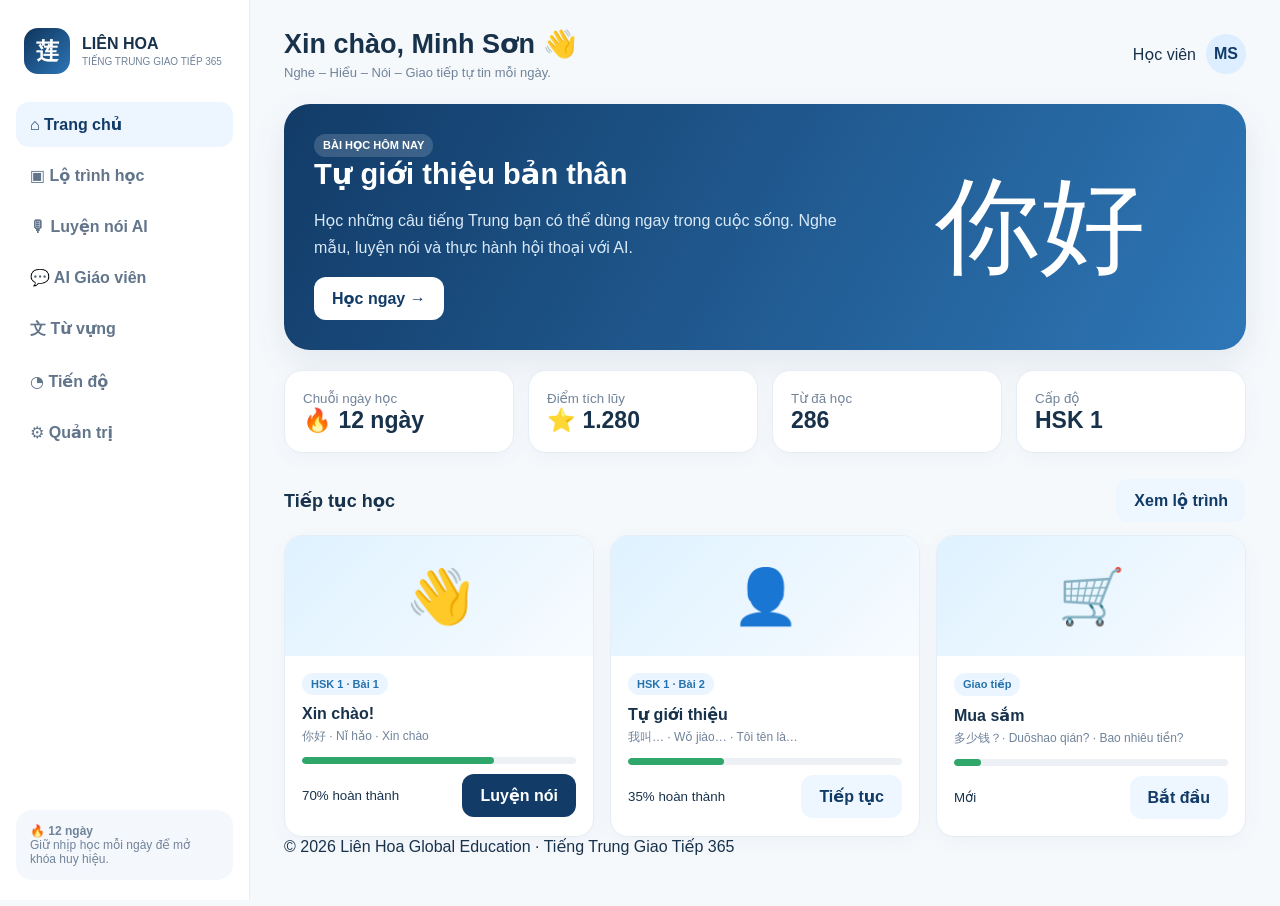
==== index.html @ adccfcf7 "feat: add Liên Hoa Chinese communication learning app" ====
<!doctype html>
<html lang="vi">
<head>
<meta charset="UTF-8" />
<meta name="viewport" content="width=device-width, initial-scale=1.0" />
<meta name="theme-color" content="#123B67" />
<meta name="description" content="Liên Hoa Tiếng Trung Giao Tiếp 365 - học nghe, hiểu, nói tiếng Trung mỗi ngày." />
<link rel="manifest" href="manifest.webmanifest">
<title>Liên Hoa — Tiếng Trung Giao Tiếp 365</title>
<style>
:root{--navy:#123b67;--blue:#2d76b8;--sky:#eaf5ff;--green:#2fa66a;--gold:#f2b84b;--ink:#18324b;--muted:#71839a;--line:#e5edf5;--bg:#f6f9fc;--white:#fff;--shadow:0 12px 35px rgba(18,59,103,.09)}
*{box-sizing:border-box}body{margin:0;font-family:Arial,system-ui,sans-serif;color:var(--ink);background:var(--bg)}button,input{font:inherit}button{cursor:pointer;border:0}.app{display:flex;min-height:100vh}.sidebar{width:250px;background:#fff;border-right:1px solid var(--line);padding:24px 16px;position:fixed;top:0;bottom:0;z-index:20}.brand{display:flex;align-items:center;gap:12px;padding:4px 8px 28px}.logo{width:46px;height:46px;border-radius:14px;background:linear-gradient(135deg,#0f345b,#2d76b8);color:#fff;display:grid;place-items:center;font-weight:800;font-size:23px}.brand b{font-size:16px}.brand small{display:block;color:var(--muted);font-size:10px;margin-top:3px}.nav{display:grid;gap:6px}.nav button{background:transparent;color:#62758a;text-align:left;padding:13px 14px;border-radius:13px;font-weight:600}.nav button:hover,.nav button.active{background:#edf6ff;color:var(--navy)}.nav .ico{width:24px;display:inline-block}.side-bottom{position:absolute;left:16px;right:16px;bottom:20px;background:#f4f8fc;padding:14px;border-radius:16px;font-size:12px;color:var(--muted)}.main{margin-left:250px;width:calc(100% - 250px);padding:28px 34px 50px}.topbar{display:flex;justify-content:space-between;align-items:center;margin-bottom:24px}.mobile-menu{display:none;background:#fff;border:1px solid var(--line);border-radius:10px;padding:9px}.top-title h1{margin:0;font-size:27px}.top-title p{margin:5px 0 0;color:var(--muted);font-size:13px}.profile{display:flex;align-items:center;gap:10px}.avatar{width:40px;height:40px;border-radius:50%;background:#dceeff;display:grid;place-items:center;color:var(--navy);font-weight:800}.page{display:none}.page.active{display:block}.hero{background:linear-gradient(120deg,#123b67,#2e77b7);color:#fff;border-radius:26px;padding:30px;display:grid;grid-template-columns:1.5fr 1fr;gap:24px;box-shadow:var(--shadow)}.hero h2{font-size:29px;margin:0 0 10px}.hero p{color:#d9e9f8;line-height:1.7}.btn{padding:12px 18px;border-radius:12px;font-weight:700}.btn.primary{background:#fff;color:var(--navy)}.btn.blue{background:var(--navy);color:#fff}.btn.green{background:var(--green);color:#fff}.btn.ghost{background:#eef6ff;color:var(--navy)}.stats{display:grid;grid-template-columns:repeat(4,1fr);gap:14px;margin:20px 0}.stat,.card{background:#fff;border:1px solid var(--line);border-radius:18px;padding:18px;box-shadow:0 5px 20px rgba(18,59,103,.04)}.stat b{font-size:23px}.stat small,.muted{color:var(--muted)}.section-head{display:flex;justify-content:space-between;align-items:center;margin:26px 0 13px}.section-head h3{margin:0;font-size:18px}.grid{display:grid;grid-template-columns:repeat(3,1fr);gap:16px}.lesson{padding:0;overflow:hidden}.lesson-img{height:120px;background:linear-gradient(135deg,#dff2ff,#f7fbff);display:grid;place-items:center;font-size:54px}.lesson-body{padding:17px}.tag{display:inline-block;background:#eaf5ff;color:#2672ac;border-radius:20px;padding:5px 9px;font-size:11px;font-weight:700}.lesson h4{margin:10px 0 5px}.lesson p{font-size:12px;color:var(--muted);margin:0 0 12px}.progress{height:7px;background:#edf1f5;border-radius:10px;overflow:hidden}.progress span{display:block;height:100%;background:var(--green);border-radius:10px}.row{display:flex;justify-content:space-between;align-items:center;gap:10px}.course-grid{display:grid;grid-template-columns:repeat(6,1fr);gap:10px}.level{background:#fff;border:1px solid var(--line);border-radius:16px;padding:15px;text-align:center}.level strong{display:block;font-size:17px}.level small{color:var(--muted)}.level.done{border-color:#a9ddc2;background:#f4fcf7}.level.current{border:2px solid var(--blue);background:#f3f9ff}.chat{display:grid;grid-template-columns:1fr 340px;gap:18px}.chatbox{background:#fff;border:1px solid var(--line);border-radius:20px;min-height:560px;display:flex;flex-direction:column;overflow:hidden}.chathead{padding:16px;border-bottom:1px solid var(--line);font-weight:700}.messages{padding:20px;display:grid;gap:12px;overflow:auto;flex:1}.bubble{max-width:75%;padding:12px 14px;border-radius:15px;line-height:1.55;font-size:14px}.bot{background:#eef6ff;justify-self:start}.me{background:#123b67;color:#fff;justify-self:end}.chatinput{display:flex;gap:8px;padding:12px;border-top:1px solid var(--line)}.chatinput input{flex:1;border:1px solid var(--line);border-radius:12px;padding:11px;outline:none}.speak-card{text-align:center}.mic{width:92px;height:92px;border-radius:50%;background:#eaf5ff;color:#1d69a4;font-size:35px;margin:20px auto;display:grid;place-items:center}.score{font-size:40px;font-weight:800;color:var(--green)}.word{font-size:42px;font-weight:800;margin:15px 0 4px}.pinyin{font-size:17px;color:#2d76b8}.meaning{font-size:15px;color:var(--muted)}.flash-actions{display:flex;gap:10px;justify-content:center;margin-top:24px}.notice{padding:12px 14px;border-radius:12px;background:#fff8e8;color:#8b650e;font-size:12px}.admin{display:grid;grid-template-columns:200px 1fr;min-height:500px}.admin-side{background:#102e4e;color:#d8e7f6;padding:18px}.admin-side b{color:#fff}.admin-main{padding:20px;background:#f8fbfe}.admin-cards{display:grid;grid-template-columns:repeat(4,1fr);gap:12px}.toast{position:fixed;right:24px;bottom:24px;background:#102e4e;color:#fff;padding:12px 16px;border-radius:12px;opacity:0;transform:translateY(10px);transition:.25s;z-index:50}.toast.show{opacity:1;transform:none}
@media(max-width:1000px){.sidebar{width:210px}.main{margin-left:210px;width:calc(100% - 210px);padding:22px}.stats{grid-template-columns:repeat(2,1fr)}.grid{grid-template-columns:repeat(2,1fr)}.course-grid{grid-template-columns:repeat(3,1fr)}.chat{grid-template-columns:1fr}.hero{grid-template-columns:1fr}.admin-cards{grid-template-columns:repeat(2,1fr)}}
@media(max-width:700px){.sidebar{transform:translateX(-100%);transition:.25s;width:250px}.sidebar.open{transform:none}.main{margin-left:0;width:100%;padding:16px}.mobile-menu{display:block}.topbar{gap:10px}.top-title h1{font-size:21px}.profile span{display:none}.stats,.grid{grid-template-columns:1fr}.course-grid{grid-template-columns:repeat(2,1fr)}.hero{padding:22px}.hero h2{font-size:23px}.chat{display:block}.chatbox{min-height:520px}.admin{grid-template-columns:1fr}.admin-side{display:none}.admin-cards{grid-template-columns:1fr 1fr}}
</style>
</head>
<body>
<div class="app">
<aside class="sidebar" id="sidebar"><div class="brand"><div class="logo">莲</div><div><b>LIÊN HOA</b><small>TIẾNG TRUNG GIAO TIẾP 365</small></div></div><nav class="nav"><button class="active" data-page="home">⌂ Trang chủ</button><button data-page="courses">▣ Lộ trình học</button><button data-page="speak">🎙 Luyện nói AI</button><button data-page="chat">💬 AI Giáo viên</button><button data-page="vocab">文 Từ vựng</button><button data-page="progress">◔ Tiến độ</button><button data-page="admin">⚙ Quản trị</button></nav><div class="side-bottom">🔥 <b>12 ngày</b><br>Giữ nhịp học mỗi ngày để mở khóa huy hiệu.</div></aside>
<main class="main"><header class="topbar"><div style="display:flex;align-items:center;gap:10px"><button class="mobile-menu" id="menuBtn">☰</button><div class="top-title"><h1 id="pageTitle">Xin chào, Minh Sơn 👋</h1><p>Nghe – Hiểu – Nói – Giao tiếp tự tin mỗi ngày.</p></div></div><div class="profile"><span>Học viên</span><div class="avatar">MS</div></div></header>
<section class="page active" id="home"><div class="hero"><div><span class="tag" style="background:rgba(255,255,255,.16);color:#fff">BÀI HỌC HÔM NAY</span><h2>Tự giới thiệu bản thân</h2><p>Học những câu tiếng Trung bạn có thể dùng ngay trong cuộc sống. Nghe mẫu, luyện nói và thực hành hội thoại với AI.</p><button class="btn primary" onclick="go('courses')">Học ngay →</button></div><div style="display:grid;place-items:center;font-size:105px">你好</div></div><div class="stats"><div class="stat"><small>Chuỗi ngày học</small><br><b>🔥 12 ngày</b></div><div class="stat"><small>Điểm tích lũy</small><br><b>⭐ <span id="points">1.280</span></b></div><div class="stat"><small>Từ đã học</small><br><b id="wordsCount">286</b></div><div class="stat"><small>Cấp độ</small><br><b>HSK 1</b></div></div><div class="section-head"><h3>Tiếp tục học</h3><button class="btn ghost" onclick="go('courses')">Xem lộ trình</button></div><div class="grid"><article class="card lesson"><div class="lesson-img">👋</div><div class="lesson-body"><span class="tag">HSK 1 · Bài 1</span><h4>Xin chào!</h4><p>你好 · Nǐ hǎo · Xin chào</p><div class="progress"><span style="width:70%"></span></div><div class="row" style="margin-top:10px"><small>70% hoàn thành</small><button class="btn blue" onclick="go('speak')">Luyện nói</button></div></div></article><article class="card lesson"><div class="lesson-img">👤</div><div class="lesson-body"><span class="tag">HSK 1 · Bài 2</span><h4>Tự giới thiệu</h4><p>我叫… · Wǒ jiào… · Tôi tên là…</p><div class="progress"><span style="width:35%"></span></div><div class="row" style="margin-top:10px"><small>35% hoàn thành</small><button class="btn ghost" onclick="go('courses')">Tiếp tục</button></div></div></article><article class="card lesson"><div class="lesson-img">🛒</div><div class="lesson-body"><span class="tag">Giao tiếp</span><h4>Mua sắm</h4><p>多少钱？· Duōshao qián? · Bao nhiêu tiền?</p><div class="progress"><span style="width:10%"></span></div><div class="row" style="margin-top:10px"><small>Mới</small><button class="btn ghost" onclick="go('courses')">Bắt đầu</button></div></div></article></div></section>
<section class="page" id="courses"><div class="card"><div class="section-head" style="margin-top:0"><div><h3>Lộ trình học</h3><p class="muted">Từ cơ bản đến giao tiếp thành thạo.</p></div><span class="tag">HSK 1 đang học</span></div><div class="course-grid"><div class="level done"><strong>HSK 1</strong><small>Sơ cấp</small><br>✓</div><div class="level current"><strong>HSK 2</strong><small>Sơ trung cấp</small><br>45%</div><div class="level"><strong>HSK 3</strong><small>Trung cấp</small></div><div class="level"><strong>HSK 4</strong><small>Trung cao</small></div><div class="level"><strong>HSK 5</strong><small>Cao cấp</small></div><div class="level"><strong>HSK 6</strong><small>Thành thạo</small></div></div></div><div class="section-head"><h3>Chủ đề giao tiếp thực tế</h3></div><div class="grid"><div class="card"><div style="font-size:32px">✈️</div><h4>Du lịch</h4><p class="muted">Sân bay, khách sạn, hỏi đường.</p><button class="btn ghost" onclick="toast('Đã mở khóa chủ đề Du lịch')">Học chủ đề</button></div><div class="card"><div style="font-size:32px">🏢</div><h4>Công sở</h4><p class="muted">Giao tiếp với đồng nghiệp và đối tác.</p><button class="btn ghost" onclick="toast('Đã mở khóa chủ đề Công sở')">Học chủ đề</button></div><div class="card"><div style="font-size:32px">💼</div><h4>Kinh doanh</h4><p class="muted">Đàm phán, báo giá, hợp đồng.</p><button class="btn ghost" onclick="toast('Đã mở khóa chủ đề Kinh doanh')">Học chủ đề</button></div></div></section>
<section class="page" id="speak"><div class="chat"><div class="card speak-card"><span class="tag">AI PHÁT ÂM</span><h3>Hãy đọc câu sau</h3><div class="word">我叫小明。</div><div class="pinyin">Wǒ jiào Xiǎomíng.</div><div class="meaning">Tôi tên là Tiểu Minh.</div><button class="mic" id="micBtn">🎙️</button><div class="score" id="score">87<span style="font-size:18px">/100</span></div><p class="muted" id="speechResult">Bấm micro và nói bằng tiếng Trung.</p><button class="btn blue" onclick="nextSpeech()">Câu tiếp theo →</button></div><div class="card"><h3>Tiêu chí chấm</h3><p>🔊 Độ rõ âm: <b>92%</b></p><p>🎵 Thanh điệu: <b>84%</b></p><p>🗣️ Nhịp nói: <b>86%</b></p><hr style="border:0;border-top:1px solid var(--line)"><div class="notice">Nhận diện giọng nói dùng Web Speech API khi trình duyệt hỗ trợ.</div></div></div></section>
<section class="page" id="chat"><div class="chat"><div class="chatbox"><div class="chathead">🤖 AI Giáo viên · Chủ đề: Tự giới thiệu</div><div class="messages" id="messages"><div class="bubble bot">你好！很高兴认识你。<br><span class="muted">Xin chào! Rất vui được làm quen với bạn.</span></div><div class="bubble bot">你叫什么名字？<br><span class="muted">Bạn tên là gì?</span></div></div><div class="chatinput"><input id="chatInput" placeholder="Nhập câu tiếng Trung hoặc tiếng Việt…" /><button class="btn blue" id="sendBtn">Gửi</button></div></div><div class="card"><h3>AI hỗ trợ bạn</h3><p>✓ Sửa ngữ pháp</p><p>✓ Gợi ý câu tự nhiên hơn</p><p>✓ Dịch Trung ↔ Việt</p><p>✓ Tạo hội thoại theo tình huống</p><button class="btn green" onclick="toast('AI đã tạo tình huống mới')">Tạo tình huống</button></div></div></section>
<section class="page" id="vocab"><div class="card" style="max-width:760px;margin:auto;text-align:center"><span class="tag">FLASHCARD</span><div class="word">名字</div><div class="pinyin">míngzi</div><div class="meaning">danh từ · tên</div><div class="notice" style="margin:25px 0">你叫什么名字？<br><span class="muted">Nǐ jiào shénme míngzi? — Bạn tên là gì?</span></div><div style="display:flex;gap:10px;justify-content:center"><button class="btn ghost" onclick="flash('again')">↺ Học lại</button><button class="btn green" onclick="flash('known')">✓ Đã nhớ</button><button class="btn blue" onclick="speakWord()">🔊 Nghe</button></div></div></section>
<section class="page" id="progress"><div class="grid"><div class="card"><small>Tiến độ HSK 1</small><h2>45%</h2><div class="progress"><span style="width:45%"></span></div></div><div class="card"><small>Thời gian học tuần này</small><h2>4h 35m</h2><p class="muted">+18% so với tuần trước</p></div><div class="card"><small>Điểm phát âm</small><h2>87/100</h2><p class="muted">Tốt · tiếp tục luyện thanh điệu</p></div></div><div class="section-head"><h3>Thành tích</h3></div><div class="grid"><div class="card">🔥 <b>12 ngày liên tiếp</b><p class="muted">Duy trì chuỗi học.</p></div><div class="card">🎤 <b>100 câu nói</b><p class="muted">Đã luyện phát âm.</p></div><div class="card">📚 <b>286 từ vựng</b><p class="muted">Đã ghi nhớ.</p></div></div></section>
<section class="page" id="admin"><div class="admin card"><aside class="admin-side"><b>LIÊN HOA ADMIN</b><p>Dashboard</p><p>Người dùng</p><p>Bài học</p><p>Từ vựng</p><p>Hội thoại</p><p>Doanh thu</p></aside><div class="admin-main"><h2>Dashboard</h2><div class="admin-cards"><div class="card"><small>Người dùng</small><h2>12.568</h2></div><div class="card"><small>Bài học</small><h2>356</h2></div><div class="card"><small>Học viên mới</small><h2>1.256</h2></div><div class="card"><small>Doanh thu tháng</small><h2>128,45M</h2></div></div></div></div></section>
<div class="footer">© 2026 Liên Hoa Global Education · Tiếng Trung Giao Tiếp 365</div></main></div><div class="toast" id="toast"></div>
<script>
const titles={home:'Xin chào, Minh Sơn 👋',courses:'Lộ trình học',speak:'Luyện nói AI',chat:'AI Giáo viên',vocab:'Từ vựng',progress:'Tiến độ học tập',admin:'Quản trị hệ thống'};const pages=[...document.querySelectorAll('.page')];
function go(id){pages.forEach(p=>p.classList.toggle('active',p.id===id));document.querySelectorAll('.nav button').forEach(b=>b.classList.toggle('active',b.dataset.page===id));document.getElementById('pageTitle').textContent=titles[id];document.getElementById('sidebar').classList.remove('open');location.hash=id;scrollTo({top:0,behavior:'smooth'})}
document.querySelectorAll('.nav button').forEach(b=>b.onclick=()=>go(b.dataset.page));document.getElementById('menuBtn').onclick=()=>document.getElementById('sidebar').classList.toggle('open');
function toast(msg){const t=document.getElementById('toast');t.textContent=msg;t.classList.add('show');setTimeout(()=>t.classList.remove('show'),2200)}
let points=1280;function addPoints(n){points+=n;document.getElementById('points').textContent=points.toLocaleString('vi-VN')}
function nextSpeech(){const s=[['你叫什么名字？','Nǐ jiào shénme míngzi?','Bạn tên là gì?'],['我来自越南。','Wǒ láizì Yuènán.','Tôi đến từ Việt Nam.'],['很高兴认识你。','Hěn gāoxìng rènshi nǐ.','Rất vui được làm quen với bạn.']][Math.floor(Math.random()*3)];document.querySelector('.word').textContent=s[0];document.querySelector('.pinyin').textContent=s[1];document.querySelector('.meaning').textContent=s[2];toast('Đã chuyển sang câu luyện mới')}
function flash(type){addPoints(type==='known'?10:2);toast(type==='known'?'Tuyệt vời! +10 điểm':'Đã đưa về nhóm học lại')}
function speakWord(){if('speechSynthesis'in window){const u=new SpeechSynthesisUtterance('名字');u.lang='zh-CN';speechSynthesis.speak(u)}else toast('Trình duyệt chưa hỗ trợ đọc tiếng Trung')}
document.getElementById('micBtn').onclick=()=>{const SR=window.SpeechRecognition||window.webkitSpeechRecognition;if(!SR){toast('Chrome/Edge hỗ trợ nhận diện giọng nói tốt nhất');return}const m=document.getElementById('micBtn'),r=new SR();r.lang='zh-CN';r.onstart=()=>{m.textContent='🔴';document.getElementById('speechResult').textContent='Đang nghe… hãy nói câu trên.'};r.onresult=e=>{document.getElementById('speechResult').innerHTML='Bạn nói: <b>'+e.results[0][0].transcript+'</b> · Phát âm khá tốt!';document.getElementById('score').innerHTML='90<span style="font-size:18px">/100</span>';addPoints(15)};r.onerror=()=>toast('Không nhận diện được. Hãy thử lại.');r.onend=()=>m.textContent='🎙️';r.start()}
function sendChat(){const i=document.getElementById('chatInput'),text=i.value.trim();if(!text)return;const b=document.getElementById('messages');b.insertAdjacentHTML('beforeend','<div class="bubble me">'+text+'</div>');i.value='';setTimeout(()=>{const rs=['很好！你的表达很自然。继续加油！','可以这样说：“我叫明，很高兴认识你。”','说得不错！如果你愿意，我们继续练习。'];b.insertAdjacentHTML('beforeend','<div class="bubble bot">'+rs[Math.floor(Math.random()*rs.length)]+'<br><span class="muted">AI gợi ý: Câu của bạn khá tốt. Hãy tiếp tục luyện tập.</span></div>');b.scrollTop=b.scrollHeight;addPoints(5)},500)}
document.getElementById('sendBtn').onclick=sendChat;document.getElementById('chatInput').addEventListener('keydown',e=>{if(e.key==='Enter')sendChat()});if(location.hash&&titles[location.hash.slice(1)])go(location.hash.slice(1));
if('serviceWorker'in navigator)navigator.serviceWorker.register('./sw.js').catch(()=>{});
</script></body></html>
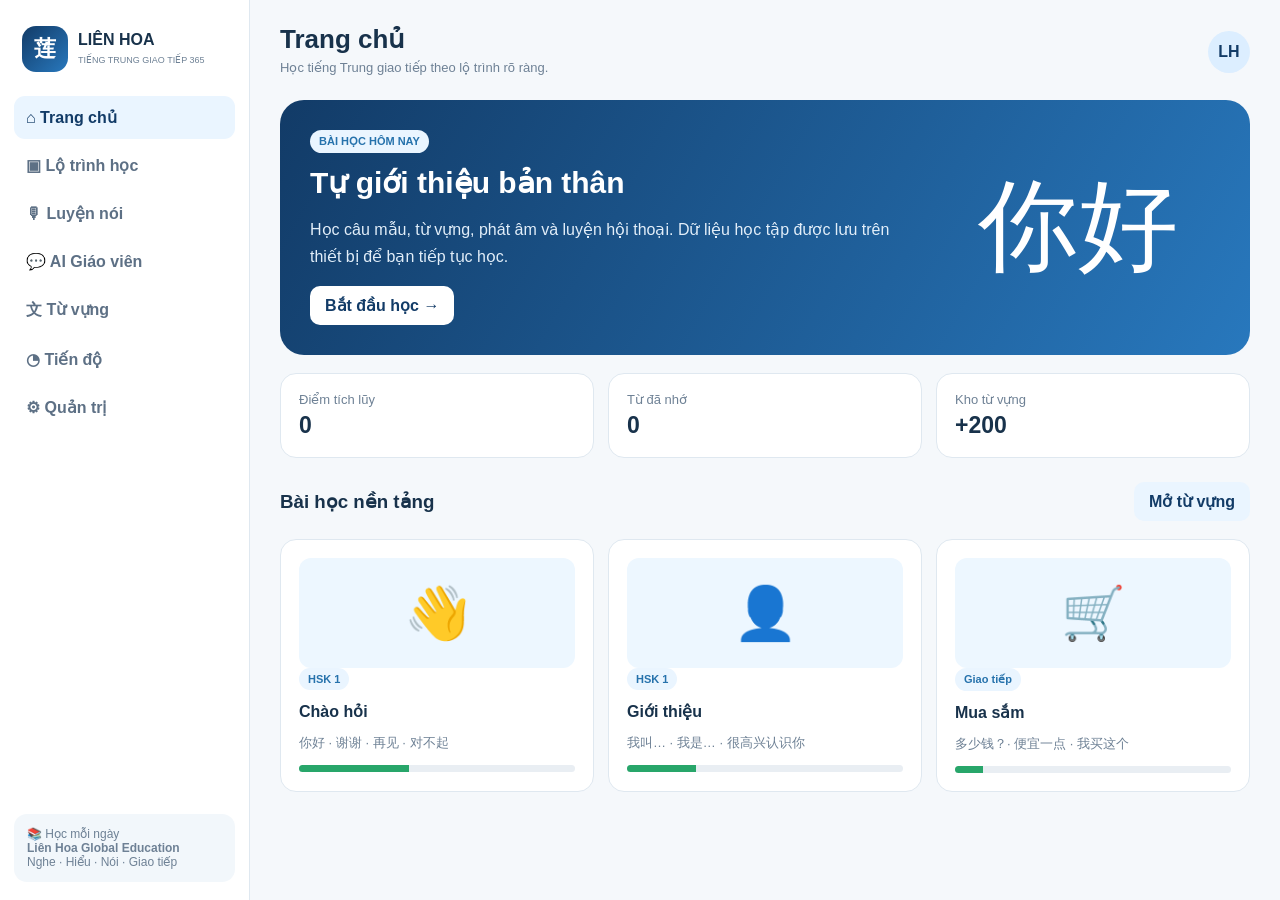
==== commit 0716b8ef: "refactor: rebuild Liên Hoa 365 app structure" ====
--- a/index.html
+++ b/index.html
@@ -1,42 +1,8 @@
-<!doctype html>
-<html lang="vi">
-<head>
-<meta charset="UTF-8" />
-<meta name="viewport" content="width=device-width, initial-scale=1.0" />
-<meta name="theme-color" content="#123B67" />
-<meta name="description" content="Liên Hoa Tiếng Trung Giao Tiếp 365 - học nghe, hiểu, nói tiếng Trung mỗi ngày." />
-<link rel="manifest" href="manifest.webmanifest">
-<title>Liên Hoa — Tiếng Trung Giao Tiếp 365</title>
-<style>
-:root{--navy:#123b67;--blue:#2d76b8;--sky:#eaf5ff;--green:#2fa66a;--gold:#f2b84b;--ink:#18324b;--muted:#71839a;--line:#e5edf5;--bg:#f6f9fc;--white:#fff;--shadow:0 12px 35px rgba(18,59,103,.09)}
-*{box-sizing:border-box}body{margin:0;font-family:Arial,system-ui,sans-serif;color:var(--ink);background:var(--bg)}button,input{font:inherit}button{cursor:pointer;border:0}.app{display:flex;min-height:100vh}.sidebar{width:250px;background:#fff;border-right:1px solid var(--line);padding:24px 16px;position:fixed;top:0;bottom:0;z-index:20}.brand{display:flex;align-items:center;gap:12px;padding:4px 8px 28px}.logo{width:46px;height:46px;border-radius:14px;background:linear-gradient(135deg,#0f345b,#2d76b8);color:#fff;display:grid;place-items:center;font-weight:800;font-size:23px}.brand b{font-size:16px}.brand small{display:block;color:var(--muted);font-size:10px;margin-top:3px}.nav{display:grid;gap:6px}.nav button{background:transparent;color:#62758a;text-align:left;padding:13px 14px;border-radius:13px;font-weight:600}.nav button:hover,.nav button.active{background:#edf6ff;color:var(--navy)}.nav .ico{width:24px;display:inline-block}.side-bottom{position:absolute;left:16px;right:16px;bottom:20px;background:#f4f8fc;padding:14px;border-radius:16px;font-size:12px;color:var(--muted)}.main{margin-left:250px;width:calc(100% - 250px);padding:28px 34px 50px}.topbar{display:flex;justify-content:space-between;align-items:center;margin-bottom:24px}.mobile-menu{display:none;background:#fff;border:1px solid var(--line);border-radius:10px;padding:9px}.top-title h1{margin:0;font-size:27px}.top-title p{margin:5px 0 0;color:var(--muted);font-size:13px}.profile{display:flex;align-items:center;gap:10px}.avatar{width:40px;height:40px;border-radius:50%;background:#dceeff;display:grid;place-items:center;color:var(--navy);font-weight:800}.page{display:none}.page.active{display:block}.hero{background:linear-gradient(120deg,#123b67,#2e77b7);color:#fff;border-radius:26px;padding:30px;display:grid;grid-template-columns:1.5fr 1fr;gap:24px;box-shadow:var(--shadow)}.hero h2{font-size:29px;margin:0 0 10px}.hero p{color:#d9e9f8;line-height:1.7}.btn{padding:12px 18px;border-radius:12px;font-weight:700}.btn.primary{background:#fff;color:var(--navy)}.btn.blue{background:var(--navy);color:#fff}.btn.green{background:var(--green);color:#fff}.btn.ghost{background:#eef6ff;color:var(--navy)}.stats{display:grid;grid-template-columns:repeat(4,1fr);gap:14px;margin:20px 0}.stat,.card{background:#fff;border:1px solid var(--line);border-radius:18px;padding:18px;box-shadow:0 5px 20px rgba(18,59,103,.04)}.stat b{font-size:23px}.stat small,.muted{color:var(--muted)}.section-head{display:flex;justify-content:space-between;align-items:center;margin:26px 0 13px}.section-head h3{margin:0;font-size:18px}.grid{display:grid;grid-template-columns:repeat(3,1fr);gap:16px}.lesson{padding:0;overflow:hidden}.lesson-img{height:120px;background:linear-gradient(135deg,#dff2ff,#f7fbff);display:grid;place-items:center;font-size:54px}.lesson-body{padding:17px}.tag{display:inline-block;background:#eaf5ff;color:#2672ac;border-radius:20px;padding:5px 9px;font-size:11px;font-weight:700}.lesson h4{margin:10px 0 5px}.lesson p{font-size:12px;color:var(--muted);margin:0 0 12px}.progress{height:7px;background:#edf1f5;border-radius:10px;overflow:hidden}.progress span{display:block;height:100%;background:var(--green);border-radius:10px}.row{display:flex;justify-content:space-between;align-items:center;gap:10px}.course-grid{display:grid;grid-template-columns:repeat(6,1fr);gap:10px}.level{background:#fff;border:1px solid var(--line);border-radius:16px;padding:15px;text-align:center}.level strong{display:block;font-size:17px}.level small{color:var(--muted)}.level.done{border-color:#a9ddc2;background:#f4fcf7}.level.current{border:2px solid var(--blue);background:#f3f9ff}.chat{display:grid;grid-template-columns:1fr 340px;gap:18px}.chatbox{background:#fff;border:1px solid var(--line);border-radius:20px;min-height:560px;display:flex;flex-direction:column;overflow:hidden}.chathead{padding:16px;border-bottom:1px solid var(--line);font-weight:700}.messages{padding:20px;display:grid;gap:12px;overflow:auto;flex:1}.bubble{max-width:75%;padding:12px 14px;border-radius:15px;line-height:1.55;font-size:14px}.bot{background:#eef6ff;justify-self:start}.me{background:#123b67;color:#fff;justify-self:end}.chatinput{display:flex;gap:8px;padding:12px;border-top:1px solid var(--line)}.chatinput input{flex:1;border:1px solid var(--line);border-radius:12px;padding:11px;outline:none}.speak-card{text-align:center}.mic{width:92px;height:92px;border-radius:50%;background:#eaf5ff;color:#1d69a4;font-size:35px;margin:20px auto;display:grid;place-items:center}.score{font-size:40px;font-weight:800;color:var(--green)}.word{font-size:42px;font-weight:800;margin:15px 0 4px}.pinyin{font-size:17px;color:#2d76b8}.meaning{font-size:15px;color:var(--muted)}.flash-actions{display:flex;gap:10px;justify-content:center;margin-top:24px}.notice{padding:12px 14px;border-radius:12px;background:#fff8e8;color:#8b650e;font-size:12px}.admin{display:grid;grid-template-columns:200px 1fr;min-height:500px}.admin-side{background:#102e4e;color:#d8e7f6;padding:18px}.admin-side b{color:#fff}.admin-main{padding:20px;background:#f8fbfe}.admin-cards{display:grid;grid-template-columns:repeat(4,1fr);gap:12px}.toast{position:fixed;right:24px;bottom:24px;background:#102e4e;color:#fff;padding:12px 16px;border-radius:12px;opacity:0;transform:translateY(10px);transition:.25s;z-index:50}.toast.show{opacity:1;transform:none}
-@media(max-width:1000px){.sidebar{width:210px}.main{margin-left:210px;width:calc(100% - 210px);padding:22px}.stats{grid-template-columns:repeat(2,1fr)}.grid{grid-template-columns:repeat(2,1fr)}.course-grid{grid-template-columns:repeat(3,1fr)}.chat{grid-template-columns:1fr}.hero{grid-template-columns:1fr}.admin-cards{grid-template-columns:repeat(2,1fr)}}
-@media(max-width:700px){.sidebar{transform:translateX(-100%);transition:.25s;width:250px}.sidebar.open{transform:none}.main{margin-left:0;width:100%;padding:16px}.mobile-menu{display:block}.topbar{gap:10px}.top-title h1{font-size:21px}.profile span{display:none}.stats,.grid{grid-template-columns:1fr}.course-grid{grid-template-columns:repeat(2,1fr)}.hero{padding:22px}.hero h2{font-size:23px}.chat{display:block}.chatbox{min-height:520px}.admin{grid-template-columns:1fr}.admin-side{display:none}.admin-cards{grid-template-columns:1fr 1fr}}
-</style>
-</head>
-<body>
-<div class="app">
-<aside class="sidebar" id="sidebar"><div class="brand"><div class="logo">莲</div><div><b>LIÊN HOA</b><small>TIẾNG TRUNG GIAO TIẾP 365</small></div></div><nav class="nav"><button class="active" data-page="home">⌂ Trang chủ</button><button data-page="courses">▣ Lộ trình học</button><button data-page="speak">🎙 Luyện nói AI</button><button data-page="chat">💬 AI Giáo viên</button><button data-page="vocab">文 Từ vựng</button><button data-page="progress">◔ Tiến độ</button><button data-page="admin">⚙ Quản trị</button></nav><div class="side-bottom">🔥 <b>12 ngày</b><br>Giữ nhịp học mỗi ngày để mở khóa huy hiệu.</div></aside>
-<main class="main"><header class="topbar"><div style="display:flex;align-items:center;gap:10px"><button class="mobile-menu" id="menuBtn">☰</button><div class="top-title"><h1 id="pageTitle">Xin chào, Minh Sơn 👋</h1><p>Nghe – Hiểu – Nói – Giao tiếp tự tin mỗi ngày.</p></div></div><div class="profile"><span>Học viên</span><div class="avatar">MS</div></div></header>
-<section class="page active" id="home"><div class="hero"><div><span class="tag" style="background:rgba(255,255,255,.16);color:#fff">BÀI HỌC HÔM NAY</span><h2>Tự giới thiệu bản thân</h2><p>Học những câu tiếng Trung bạn có thể dùng ngay trong cuộc sống. Nghe mẫu, luyện nói và thực hành hội thoại với AI.</p><button class="btn primary" onclick="go('courses')">Học ngay →</button></div><div style="display:grid;place-items:center;font-size:105px">你好</div></div><div class="stats"><div class="stat"><small>Chuỗi ngày học</small><br><b>🔥 12 ngày</b></div><div class="stat"><small>Điểm tích lũy</small><br><b>⭐ <span id="points">1.280</span></b></div><div class="stat"><small>Từ đã học</small><br><b id="wordsCount">286</b></div><div class="stat"><small>Cấp độ</small><br><b>HSK 1</b></div></div><div class="section-head"><h3>Tiếp tục học</h3><button class="btn ghost" onclick="go('courses')">Xem lộ trình</button></div><div class="grid"><article class="card lesson"><div class="lesson-img">👋</div><div class="lesson-body"><span class="tag">HSK 1 · Bài 1</span><h4>Xin chào!</h4><p>你好 · Nǐ hǎo · Xin chào</p><div class="progress"><span style="width:70%"></span></div><div class="row" style="margin-top:10px"><small>70% hoàn thành</small><button class="btn blue" onclick="go('speak')">Luyện nói</button></div></div></article><article class="card lesson"><div class="lesson-img">👤</div><div class="lesson-body"><span class="tag">HSK 1 · Bài 2</span><h4>Tự giới thiệu</h4><p>我叫… · Wǒ jiào… · Tôi tên là…</p><div class="progress"><span style="width:35%"></span></div><div class="row" style="margin-top:10px"><small>35% hoàn thành</small><button class="btn ghost" onclick="go('courses')">Tiếp tục</button></div></div></article><article class="card lesson"><div class="lesson-img">🛒</div><div class="lesson-body"><span class="tag">Giao tiếp</span><h4>Mua sắm</h4><p>多少钱？· Duōshao qián? · Bao nhiêu tiền?</p><div class="progress"><span style="width:10%"></span></div><div class="row" style="margin-top:10px"><small>Mới</small><button class="btn ghost" onclick="go('courses')">Bắt đầu</button></div></div></article></div></section>
-<section class="page" id="courses"><div class="card"><div class="section-head" style="margin-top:0"><div><h3>Lộ trình học</h3><p class="muted">Từ cơ bản đến giao tiếp thành thạo.</p></div><span class="tag">HSK 1 đang học</span></div><div class="course-grid"><div class="level done"><strong>HSK 1</strong><small>Sơ cấp</small><br>✓</div><div class="level current"><strong>HSK 2</strong><small>Sơ trung cấp</small><br>45%</div><div class="level"><strong>HSK 3</strong><small>Trung cấp</small></div><div class="level"><strong>HSK 4</strong><small>Trung cao</small></div><div class="level"><strong>HSK 5</strong><small>Cao cấp</small></div><div class="level"><strong>HSK 6</strong><small>Thành thạo</small></div></div></div><div class="section-head"><h3>Chủ đề giao tiếp thực tế</h3></div><div class="grid"><div class="card"><div style="font-size:32px">✈️</div><h4>Du lịch</h4><p class="muted">Sân bay, khách sạn, hỏi đường.</p><button class="btn ghost" onclick="toast('Đã mở khóa chủ đề Du lịch')">Học chủ đề</button></div><div class="card"><div style="font-size:32px">🏢</div><h4>Công sở</h4><p class="muted">Giao tiếp với đồng nghiệp và đối tác.</p><button class="btn ghost" onclick="toast('Đã mở khóa chủ đề Công sở')">Học chủ đề</button></div><div class="card"><div style="font-size:32px">💼</div><h4>Kinh doanh</h4><p class="muted">Đàm phán, báo giá, hợp đồng.</p><button class="btn ghost" onclick="toast('Đã mở khóa chủ đề Kinh doanh')">Học chủ đề</button></div></div></section>
-<section class="page" id="speak"><div class="chat"><div class="card speak-card"><span class="tag">AI PHÁT ÂM</span><h3>Hãy đọc câu sau</h3><div class="word">我叫小明。</div><div class="pinyin">Wǒ jiào Xiǎomíng.</div><div class="meaning">Tôi tên là Tiểu Minh.</div><button class="mic" id="micBtn">🎙️</button><div class="score" id="score">87<span style="font-size:18px">/100</span></div><p class="muted" id="speechResult">Bấm micro và nói bằng tiếng Trung.</p><button class="btn blue" onclick="nextSpeech()">Câu tiếp theo →</button></div><div class="card"><h3>Tiêu chí chấm</h3><p>🔊 Độ rõ âm: <b>92%</b></p><p>🎵 Thanh điệu: <b>84%</b></p><p>🗣️ Nhịp nói: <b>86%</b></p><hr style="border:0;border-top:1px solid var(--line)"><div class="notice">Nhận diện giọng nói dùng Web Speech API khi trình duyệt hỗ trợ.</div></div></div></section>
-<section class="page" id="chat"><div class="chat"><div class="chatbox"><div class="chathead">🤖 AI Giáo viên · Chủ đề: Tự giới thiệu</div><div class="messages" id="messages"><div class="bubble bot">你好！很高兴认识你。<br><span class="muted">Xin chào! Rất vui được làm quen với bạn.</span></div><div class="bubble bot">你叫什么名字？<br><span class="muted">Bạn tên là gì?</span></div></div><div class="chatinput"><input id="chatInput" placeholder="Nhập câu tiếng Trung hoặc tiếng Việt…" /><button class="btn blue" id="sendBtn">Gửi</button></div></div><div class="card"><h3>AI hỗ trợ bạn</h3><p>✓ Sửa ngữ pháp</p><p>✓ Gợi ý câu tự nhiên hơn</p><p>✓ Dịch Trung ↔ Việt</p><p>✓ Tạo hội thoại theo tình huống</p><button class="btn green" onclick="toast('AI đã tạo tình huống mới')">Tạo tình huống</button></div></div></section>
-<section class="page" id="vocab"><div class="card" style="max-width:760px;margin:auto;text-align:center"><span class="tag">FLASHCARD</span><div class="word">名字</div><div class="pinyin">míngzi</div><div class="meaning">danh từ · tên</div><div class="notice" style="margin:25px 0">你叫什么名字？<br><span class="muted">Nǐ jiào shénme míngzi? — Bạn tên là gì?</span></div><div style="display:flex;gap:10px;justify-content:center"><button class="btn ghost" onclick="flash('again')">↺ Học lại</button><button class="btn green" onclick="flash('known')">✓ Đã nhớ</button><button class="btn blue" onclick="speakWord()">🔊 Nghe</button></div></div></section>
-<section class="page" id="progress"><div class="grid"><div class="card"><small>Tiến độ HSK 1</small><h2>45%</h2><div class="progress"><span style="width:45%"></span></div></div><div class="card"><small>Thời gian học tuần này</small><h2>4h 35m</h2><p class="muted">+18% so với tuần trước</p></div><div class="card"><small>Điểm phát âm</small><h2>87/100</h2><p class="muted">Tốt · tiếp tục luyện thanh điệu</p></div></div><div class="section-head"><h3>Thành tích</h3></div><div class="grid"><div class="card">🔥 <b>12 ngày liên tiếp</b><p class="muted">Duy trì chuỗi học.</p></div><div class="card">🎤 <b>100 câu nói</b><p class="muted">Đã luyện phát âm.</p></div><div class="card">📚 <b>286 từ vựng</b><p class="muted">Đã ghi nhớ.</p></div></div></section>
-<section class="page" id="admin"><div class="admin card"><aside class="admin-side"><b>LIÊN HOA ADMIN</b><p>Dashboard</p><p>Người dùng</p><p>Bài học</p><p>Từ vựng</p><p>Hội thoại</p><p>Doanh thu</p></aside><div class="admin-main"><h2>Dashboard</h2><div class="admin-cards"><div class="card"><small>Người dùng</small><h2>12.568</h2></div><div class="card"><small>Bài học</small><h2>356</h2></div><div class="card"><small>Học viên mới</small><h2>1.256</h2></div><div class="card"><small>Doanh thu tháng</small><h2>128,45M</h2></div></div></div></div></section>
-<div class="footer">© 2026 Liên Hoa Global Education · Tiếng Trung Giao Tiếp 365</div></main></div><div class="toast" id="toast"></div>
-<script>
-const titles={home:'Xin chào, Minh Sơn 👋',courses:'Lộ trình học',speak:'Luyện nói AI',chat:'AI Giáo viên',vocab:'Từ vựng',progress:'Tiến độ học tập',admin:'Quản trị hệ thống'};const pages=[...document.querySelectorAll('.page')];
-function go(id){pages.forEach(p=>p.classList.toggle('active',p.id===id));document.querySelectorAll('.nav button').forEach(b=>b.classList.toggle('active',b.dataset.page===id));document.getElementById('pageTitle').textContent=titles[id];document.getElementById('sidebar').classList.remove('open');location.hash=id;scrollTo({top:0,behavior:'smooth'})}
-document.querySelectorAll('.nav button').forEach(b=>b.onclick=()=>go(b.dataset.page));document.getElementById('menuBtn').onclick=()=>document.getElementById('sidebar').classList.toggle('open');
-function toast(msg){const t=document.getElementById('toast');t.textContent=msg;t.classList.add('show');setTimeout(()=>t.classList.remove('show'),2200)}
-let points=1280;function addPoints(n){points+=n;document.getElementById('points').textContent=points.toLocaleString('vi-VN')}
-function nextSpeech(){const s=[['你叫什么名字？','Nǐ jiào shénme míngzi?','Bạn tên là gì?'],['我来自越南。','Wǒ láizì Yuènán.','Tôi đến từ Việt Nam.'],['很高兴认识你。','Hěn gāoxìng rènshi nǐ.','Rất vui được làm quen với bạn.']][Math.floor(Math.random()*3)];document.querySelector('.word').textContent=s[0];document.querySelector('.pinyin').textContent=s[1];document.querySelector('.meaning').textContent=s[2];toast('Đã chuyển sang câu luyện mới')}
-function flash(type){addPoints(type==='known'?10:2);toast(type==='known'?'Tuyệt vời! +10 điểm':'Đã đưa về nhóm học lại')}
-function speakWord(){if('speechSynthesis'in window){const u=new SpeechSynthesisUtterance('名字');u.lang='zh-CN';speechSynthesis.speak(u)}else toast('Trình duyệt chưa hỗ trợ đọc tiếng Trung')}
-document.getElementById('micBtn').onclick=()=>{const SR=window.SpeechRecognition||window.webkitSpeechRecognition;if(!SR){toast('Chrome/Edge hỗ trợ nhận diện giọng nói tốt nhất');return}const m=document.getElementById('micBtn'),r=new SR();r.lang='zh-CN';r.onstart=()=>{m.textContent='🔴';document.getElementById('speechResult').textContent='Đang nghe… hãy nói câu trên.'};r.onresult=e=>{document.getElementById('speechResult').innerHTML='Bạn nói: <b>'+e.results[0][0].transcript+'</b> · Phát âm khá tốt!';document.getElementById('score').innerHTML='90<span style="font-size:18px">/100</span>';addPoints(15)};r.onerror=()=>toast('Không nhận diện được. Hãy thử lại.');r.onend=()=>m.textContent='🎙️';r.start()}
-function sendChat(){const i=document.getElementById('chatInput'),text=i.value.trim();if(!text)return;const b=document.getElementById('messages');b.insertAdjacentHTML('beforeend','<div class="bubble me">'+text+'</div>');i.value='';setTimeout(()=>{const rs=['很好！你的表达很自然。继续加油！','可以这样说：“我叫明，很高兴认识你。”','说得不错！如果你愿意，我们继续练习。'];b.insertAdjacentHTML('beforeend','<div class="bubble bot">'+rs[Math.floor(Math.random()*rs.length)]+'<br><span class="muted">AI gợi ý: Câu của bạn khá tốt. Hãy tiếp tục luyện tập.</span></div>');b.scrollTop=b.scrollHeight;addPoints(5)},500)}
-document.getElementById('sendBtn').onclick=sendChat;document.getElementById('chatInput').addEventListener('keydown',e=>{if(e.key==='Enter')sendChat()});if(location.hash&&titles[location.hash.slice(1)])go(location.hash.slice(1));
-if('serviceWorker'in navigator)navigator.serviceWorker.register('./sw.js').catch(()=>{});
-</script></body></html>+<!doctype html><html lang="vi"><head><meta charset="utf-8"><meta name="viewport" content="width=device-width,initial-scale=1"><meta name="theme-color" content="#123b67"><meta name="description" content="Liên Hoa Tiếng Trung Giao Tiếp 365"><link rel="manifest" href="manifest.webmanifest"><link rel="stylesheet" href="styles.css"><title>Liên Hoa — Tiếng Trung Giao Tiếp 365</title></head><body><div class="layout"><aside class="sidebar" id="sidebar"><div class="brand"><div class="logo">莲</div><div><b>LIÊN HOA</b><small>TIẾNG TRUNG GIAO TIẾP 365</small></div></div><nav class="nav"><button data-page="home">⌂ Trang chủ</button><button data-page="courses">▣ Lộ trình học</button><button data-page="speak">🎙 Luyện nói</button><button data-page="chat">💬 AI Giáo viên</button><button data-page="vocab">文 Từ vựng</button><button data-page="progress">◔ Tiến độ</button><button data-page="admin">⚙ Quản trị</button></nav><div class="side-note">📚 Học mỗi ngày<br><b>Liên Hoa Global Education</b><br>Nghe · Hiểu · Nói · Giao tiếp</div></aside><main><header class="top"><div style="display:flex;align-items:center;gap:10px"><button class="menu" id="menuBtn">☰</button><div class="title"><h1 id="pageTitle">Trang chủ</h1><p>Học tiếng Trung giao tiếp theo lộ trình rõ ràng.</p></div></div><div class="avatar">LH</div></header>
+<section class="page active" id="home"><div class="hero"><div><span class="tag">BÀI HỌC HÔM NAY</span><h2>Tự giới thiệu bản thân</h2><p>Học câu mẫu, từ vựng, phát âm và luyện hội thoại. Dữ liệu học tập được lưu trên thiết bị để bạn tiếp tục học.</p><button class="btn primary" onclick="go('courses')">Bắt đầu học →</button></div><div class="hero-mark">你好</div></div><div class="cards"><div class="card stat">Điểm tích lũy<b id="points">0</b></div><div class="card stat">Từ đã nhớ<b id="wordsCount">0</b></div><div class="card stat">Kho từ vựng<b>+200</b></div></div><div class="section"><div class="section-head"><h3>Bài học nền tảng</h3><button class="btn soft" onclick="go('vocab')">Mở từ vựng</button></div><div class="cards"><article class="card lesson"><div class="icon">👋</div><span class="tag">HSK 1</span><h4>Chào hỏi</h4><p>你好 · 谢谢 · 再见 · 对不起</p><div class="bar"><span style="width:40%"></span></div></article><article class="card lesson"><div class="icon">👤</div><span class="tag">HSK 1</span><h4>Giới thiệu</h4><p>我叫… · 我是… · 很高兴认识你</p><div class="bar"><span style="width:25%"></span></div></article><article class="card lesson"><div class="icon">🛒</div><span class="tag">Giao tiếp</span><h4>Mua sắm</h4><p>多少钱？· 便宜一点 · 我买这个</p><div class="bar"><span style="width:10%"></span></div></article></div></div></section>
+<section class="page" id="courses"><div class="card"><div class="section-head"><div><h3>Lộ trình HSK</h3><p class="muted">Học từ nền tảng giao tiếp đến nâng cao.</p></div><span class="tag">365 ngày</span></div><div class="levels"><div class="card level current"><strong>HSK 1</strong><small>Sơ cấp</small></div><div class="card level"><strong>HSK 2</strong><small>Sơ trung cấp</small></div><div class="card level"><strong>HSK 3</strong><small>Trung cấp</small></div><div class="card level"><strong>HSK 4</strong><small>Trung cao</small></div><div class="card level"><strong>HSK 5</strong><small>Cao cấp</small></div><div class="card level"><strong>HSK 6</strong><small>Thành thạo</small></div></div></div><div class="section"><div class="section-head"><h3>Chủ đề thực tế</h3></div><div class="cards"><div class="card topic"><div class="emoji">✈️</div><h4>Du lịch</h4><p class="muted">Sân bay · khách sạn · hỏi đường</p><button class="btn soft" onclick="go('vocab')">Học từ</button></div><div class="card topic"><div class="emoji">🏢</div><h4>Công việc</h4><p class="muted">Công ty · khách hàng · cuộc họp</p><button class="btn soft" onclick="go('vocab')">Học từ</button></div><div class="card topic"><div class="emoji">🍜</div><h4>Ăn uống</h4><p class="muted">Nhà hàng · gọi món · thanh toán</p><button class="btn soft" onclick="go('vocab')">Học từ</button></div></div></div></section>
+<section class="page" id="speak"><div class="chat"><div class="card" style="text-align:center"><h3>Luyện phát âm tiếng Trung</h3><p class="muted">Bấm mic, nói một câu tiếng Trung. Trình duyệt sẽ nhận diện giọng nói.</p><button class="mic" id="recordBtn">🎙️</button><h3 id="speechResult">—</h3><p id="speechStatus" class="muted">Sẵn sàng luyện nói</p><button class="btn blue" onclick="speak($('#speechResult').textContent)">🔊 Nghe lại</button></div><div class="tools"><div class="tool"><b>Mẹo</b><p class="muted">Nói chậm, rõ âm tiết và giữ thanh điệu ổn định.</p></div><div class="tool"><b>Bài mẫu</b><p>你好，我叫明海。很高兴认识你。</p><button class="btn soft" onclick="speak('你好，我叫明海。很高兴认识你。')">Nghe mẫu</button></div></div></div></section>
+<section class="page" id="chat"><div class="chat"><div class="chatbox"><div class="chat-head">🤖 AI Giáo viên · Sửa câu Trung ↔ Việt</div><div class="messages" id="messages"><div class="bubble bot">你好！Bạn hãy nhập câu tiếng Việt hoặc tiếng Trung. Nếu backend AI đã được triển khai, câu hỏi sẽ được gửi tới AI thật.</div></div><div class="composer"><input id="chatInput" placeholder="Ví dụ: Xin chào, tôi tên Minh Hải…"><button class="btn blue" id="chatSend">Gửi</button></div></div><div class="tools"><div class="tool"><b>AI có thể hỗ trợ</b><p>✓ Sửa ngữ pháp<br>✓ Dịch Trung ↔ Việt<br>✓ Giải thích từ vựng<br>✓ Tạo câu giao tiếp<br>✓ Luyện hội thoại</p></div><div class="notice">AI thật cần backend/API key an toàn. Không đặt API key trong GitHub Pages.</div></div></div></section>
+<section class="page" id="vocab"><div class="card"><div class="section-head"><div><h3>Kho từ vựng tiếng Trung</h3><p class="muted" id="vocabCount">Đang tải…</p></div><button class="btn green" onclick="go('speak')">Luyện nói</button></div><div class="vocab-tools"><input id="vocabSearch" placeholder="Tìm Hán tự, pinyin hoặc nghĩa…"><select id="hskFilter"><option value="all">Tất cả HSK</option><option value="1">HSK 1</option><option value="2">HSK 2</option></select><select id="topicFilter"><option value="all">Tất cả chủ đề</option></select></div><div style="overflow:auto"><table class="vocab-table"><thead><tr><th>汉字</th><th>Pinyin</th><th>Nghĩa</th><th>Cấp</th><th>Học</th></tr></thead><tbody id="vocabBody"></tbody></table></div></div><div class="section"><div class="chat"><div class="card" id="flash"><h3>Flashcard</h3></div><div class="card"><h3>Kiểm tra nhanh</h3><div class="word" id="quizWord">—</div><div class="pinyin" id="quizPinyin">—</div><div class="quiz-options" id="quizOptions"></div></div></div></div></section>
+<section class="page" id="progress"><div class="cards"><div class="card stat">Từ đã nhớ<b id="learnedTotal">0</b></div><div class="card stat">Tổng từ<b id="totalWords">0</b></div><div class="card stat">Điểm<b id="pointsProgress">0</b></div></div><div class="card section"><div class="section-head"><h3>Tiến độ kho từ</h3><b id="progressPct">0%</b></div><div class="bar"><span id="progressBar" style="width:0%"></span></div><p class="muted">Đánh dấu “Tôi đã nhớ” để lưu tiến độ trên thiết bị.</p></div></section>
+<section class="page" id="admin"><div class="card"><h3>Quản trị nội dung</h3><p class="muted">Khu vực này là khung quản trị nội bộ. Dữ liệu từ vựng hiện được quản lý trong <b>data/vocab.js</b>.</p><div class="admin-grid"><div class="card stat">Từ vựng<b>+200</b></div><div class="card stat">Chủ đề<b>9</b></div><div class="card stat">HSK<b>1–2</b></div><div class="card stat">PWA<b>Đã bật</b></div></div></div></section></main></div><div class="toast" id="toast"></div><script src="data/vocab.js"></script><script src="app.js"></script><script>if('serviceWorker'in navigator)navigator.serviceWorker.register('sw.js').catch(()=>{});</script></body></html>
--- a/styles.css
+++ b/styles.css
@@ -0,0 +1 @@
+:root{--navy:#123b67;--blue:#2878bd;--sky:#eaf5ff;--green:#28a66a;--gold:#f3b64b;--ink:#18324b;--muted:#6e8195;--line:#dfe8f0;--bg:#f5f8fb}*{box-sizing:border-box}body{margin:0;font-family:Inter,Arial,sans-serif;background:var(--bg);color:var(--ink)}button,input,select{font:inherit}button{cursor:pointer}.layout{display:flex;min-height:100vh}.sidebar{width:250px;background:#fff;border-right:1px solid var(--line);padding:22px 14px;position:fixed;inset:0 auto 0 0;z-index:20}.brand{display:flex;gap:10px;align-items:center;padding:4px 8px 24px}.logo{width:46px;height:46px;border-radius:14px;background:linear-gradient(135deg,#123b67,#2878bd);display:grid;place-items:center;color:#fff;font-weight:900;font-size:22px}.brand b{display:block}.brand small{color:var(--muted);font-size:9px}.nav{display:grid;gap:5px}.nav button{border:0;background:none;text-align:left;padding:12px;border-radius:11px;color:#5d7085;font-weight:700}.nav button.active,.nav button:hover{background:var(--sky);color:var(--navy)}.side-note{position:absolute;bottom:18px;left:14px;right:14px;background:#f2f7fb;padding:13px;border-radius:13px;font-size:12px;color:var(--muted)}main{margin-left:250px;width:calc(100% - 250px);padding:24px 30px 60px}.top{display:flex;justify-content:space-between;align-items:center;margin-bottom:20px}.menu{display:none}.title h1{font-size:26px;margin:0}.title p{margin:5px 0;color:var(--muted);font-size:13px}.avatar{width:42px;height:42px;border-radius:50%;background:#dceeff;display:grid;place-items:center;font-weight:800;color:var(--navy)}.page{display:none}.page.active{display:block}.hero{background:linear-gradient(120deg,#123b67,#2878bd);color:white;border-radius:24px;padding:30px;display:grid;grid-template-columns:1.5fr .7fr;gap:20px}.hero h2{font-size:30px;margin:12px 0}.hero p{line-height:1.7;color:#e2eef9}.hero-mark{font-size:100px;display:grid;place-items:center}.btn{border:0;border-radius:10px;padding:10px 15px;font-weight:800}.primary{background:#fff;color:var(--navy)}.blue{background:var(--navy);color:#fff}.green{background:var(--green);color:#fff}.soft{background:var(--sky);color:var(--navy)}.cards{display:grid;grid-template-columns:repeat(3,1fr);gap:14px;margin-top:18px}.card{background:#fff;border:1px solid var(--line);border-radius:16px;padding:18px}.stat{font-size:13px;color:var(--muted)}.stat b{display:block;font-size:23px;color:var(--ink);margin-top:5px}.section{margin-top:24px}.section-head{display:flex;justify-content:space-between;align-items:center;margin-bottom:12px}.section-head h3{margin:0}.muted{color:var(--muted)}.tag{display:inline-block;background:var(--sky);color:#2672ac;padding:5px 9px;border-radius:20px;font-size:11px;font-weight:800}.lesson .icon{height:110px;background:#edf7ff;border-radius:12px;display:grid;place-items:center;font-size:52px}.lesson h4{margin:12px 0 5px}.lesson p{font-size:13px;color:var(--muted)}.bar{height:7px;background:#e9eef3;border-radius:10px;overflow:hidden}.bar span{display:block;height:100%;background:var(--green)}.levels{display:grid;grid-template-columns:repeat(6,1fr);gap:10px}.level{text-align:center}.level strong{display:block;font-size:18px}.level small{color:var(--muted)}.level.current{border:2px solid var(--blue);background:#f4faff}.topic{min-height:150px}.topic .emoji{font-size:32px}.chat{display:grid;grid-template-columns:1fr 300px;gap:16px}.chatbox{height:620px;background:#fff;border:1px solid var(--line);border-radius:18px;display:flex;flex-direction:column;overflow:hidden}.chat-head{padding:16px;border-bottom:1px solid var(--line);font-weight:800}.messages{flex:1;overflow:auto;padding:18px;display:grid;align-content:start;gap:12px}.bubble{max-width:80%;padding:12px 14px;border-radius:14px;line-height:1.55;font-size:14px}.bot{background:#edf6ff}.me{background:var(--navy);color:white;justify-self:end}.composer{display:flex;gap:8px;padding:12px;border-top:1px solid var(--line)}.composer input{flex:1;border:1px solid var(--line);border-radius:10px;padding:11px;outline:none}.tools{display:grid;gap:12px}.tool{background:#fff;border:1px solid var(--line);border-radius:16px;padding:16px}.mic{width:90px;height:90px;border-radius:50%;border:0;background:var(--sky);font-size:35px;display:grid;place-items:center;margin:20px auto}.word{font-size:42px;font-weight:900;text-align:center;margin:10px}.pinyin{text-align:center;color:var(--blue);font-size:18px}.meaning{text-align:center;color:var(--muted)}.vocab-tools{display:flex;gap:10px;flex-wrap:wrap;margin-bottom:15px}.vocab-tools input,.vocab-tools select{border:1px solid var(--line);background:white;border-radius:10px;padding:10px}.vocab-table{width:100%;border-collapse:collapse;background:#fff;border-radius:14px;overflow:hidden}.vocab-table th,.vocab-table td{padding:11px;border-bottom:1px solid var(--line);text-align:left}.vocab-table th{background:#f0f7fc}.hanzi{font-size:22px;font-weight:800}.quiz-options{display:grid;grid-template-columns:1fr 1fr;gap:10px}.quiz-options button{padding:14px;border:1px solid var(--line);background:#fff;border-radius:12px;text-align:left}.quiz-options button:hover{background:var(--sky)}.progress-list{display:grid;gap:12px}.admin-grid{display:grid;grid-template-columns:repeat(4,1fr);gap:12px}.notice{padding:12px;background:#fff7e7;border-radius:10px;color:#795c16;font-size:13px}.toast{position:fixed;right:20px;bottom:20px;background:#102e4e;color:#fff;padding:12px 16px;border-radius:10px;display:none;z-index:50}.toast.show{display:block}@media(max-width:1000px){.cards{grid-template-columns:repeat(2,1fr)}.levels{grid-template-columns:repeat(3,1fr)}.chat{grid-template-columns:1fr}.admin-grid{grid-template-columns:repeat(2,1fr)}}@media(max-width:700px){.sidebar{transform:translateX(-100%);transition:.2s}.sidebar.open{transform:none}.layout main{margin-left:0;width:100%;padding:16px}.menu{display:block;border:1px solid var(--line);background:#fff;border-radius:9px;padding:8px}.top{gap:10px}.cards{grid-template-columns:1fr}.hero{grid-template-columns:1fr;padding:22px}.hero-mark{font-size:70px}.levels{grid-template-columns:repeat(2,1fr)}.admin-grid{grid-template-columns:1fr 1fr}.vocab-table{font-size:13px}.vocab-table th:nth-child(4),.vocab-table td:nth-child(4){display:none}.chatbox{height:570px}}
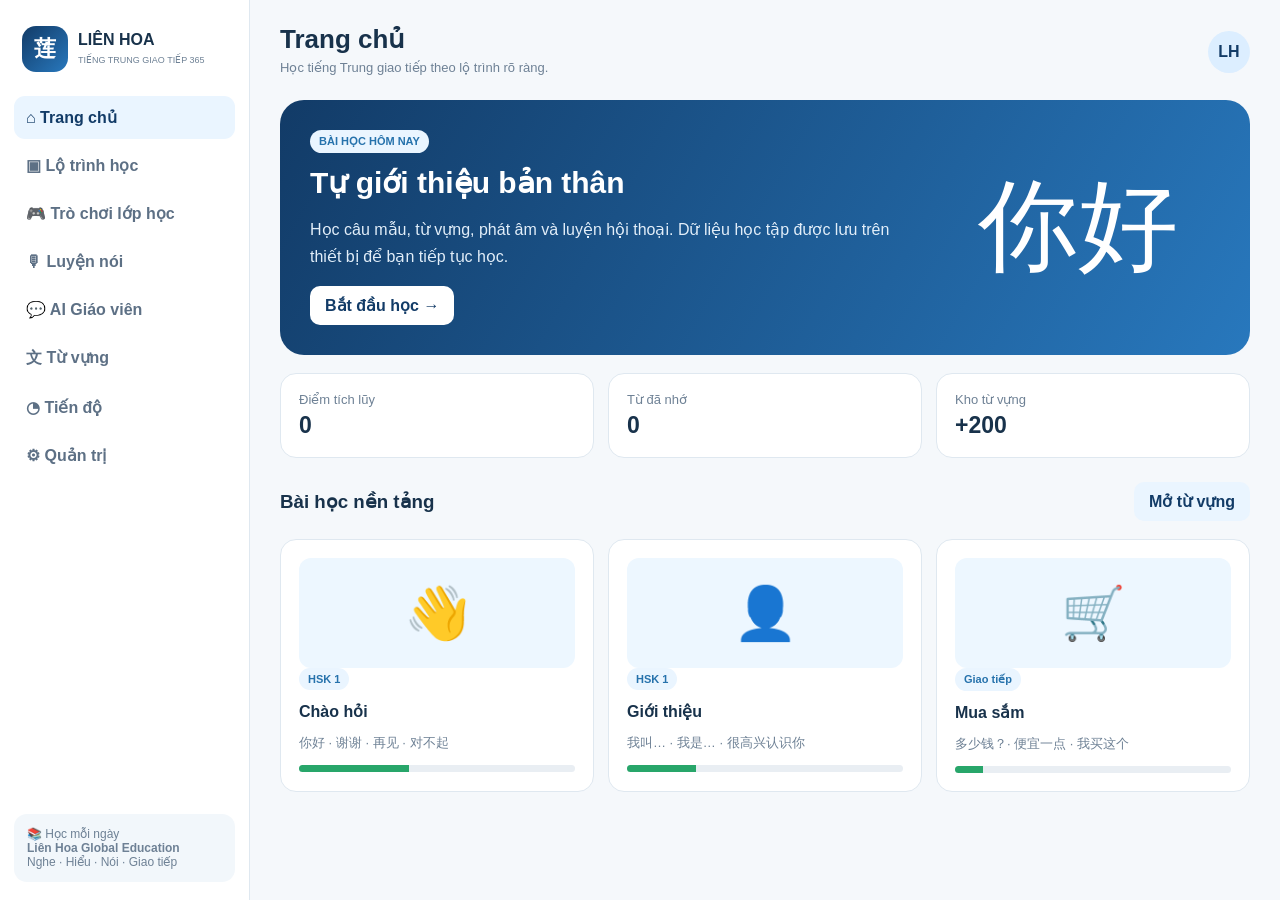
==== commit 7942c490: "feat: add Chinese classroom communication game" ====
--- a/index.html
+++ b/index.html
@@ -1,8 +1,11 @@
-<!doctype html><html lang="vi"><head><meta charset="utf-8"><meta name="viewport" content="width=device-width,initial-scale=1"><meta name="theme-color" content="#123b67"><meta name="description" content="Liên Hoa Tiếng Trung Giao Tiếp 365"><link rel="manifest" href="manifest.webmanifest"><link rel="stylesheet" href="styles.css"><title>Liên Hoa — Tiếng Trung Giao Tiếp 365</title></head><body><div class="layout"><aside class="sidebar" id="sidebar"><div class="brand"><div class="logo">莲</div><div><b>LIÊN HOA</b><small>TIẾNG TRUNG GIAO TIẾP 365</small></div></div><nav class="nav"><button data-page="home">⌂ Trang chủ</button><button data-page="courses">▣ Lộ trình học</button><button data-page="speak">🎙 Luyện nói</button><button data-page="chat">💬 AI Giáo viên</button><button data-page="vocab">文 Từ vựng</button><button data-page="progress">◔ Tiến độ</button><button data-page="admin">⚙ Quản trị</button></nav><div class="side-note">📚 Học mỗi ngày<br><b>Liên Hoa Global Education</b><br>Nghe · Hiểu · Nói · Giao tiếp</div></aside><main><header class="top"><div style="display:flex;align-items:center;gap:10px"><button class="menu" id="menuBtn">☰</button><div class="title"><h1 id="pageTitle">Trang chủ</h1><p>Học tiếng Trung giao tiếp theo lộ trình rõ ràng.</p></div></div><div class="avatar">LH</div></header>
+<!doctype html><html lang="vi"><head><meta charset="utf-8"><meta name="viewport" content="width=device-width,initial-scale=1"><meta name="theme-color" content="#123b67"><meta name="description" content="Liên Hoa Tiếng Trung Giao Tiếp 365"><link rel="manifest" href="manifest.webmanifest"><link rel="stylesheet" href="styles.css"><title>Liên Hoa — Tiếng Trung Giao Tiếp 365</title></head><body><div class="layout"><aside class="sidebar" id="sidebar"><div class="brand"><div class="logo">莲</div><div><b>LIÊN HOA</b><small>TIẾNG TRUNG GIAO TIẾP 365</small></div></div><nav class="nav"><button data-page="home">⌂ Trang chủ</button><button data-page="courses">▣ Lộ trình học</button><button data-page="game">🎮 Trò chơi lớp học</button><button data-page="speak">🎙 Luyện nói</button><button data-page="chat">💬 AI Giáo viên</button><button data-page="vocab">文 Từ vựng</button><button data-page="progress">◔ Tiến độ</button><button data-page="admin">⚙ Quản trị</button></nav><div class="side-note">📚 Học mỗi ngày<br><b>Liên Hoa Global Education</b><br>Nghe · Hiểu · Nói · Giao tiếp</div></aside><main><header class="top"><div style="display:flex;align-items:center;gap:10px"><button class="menu" id="menuBtn">☰</button><div class="title"><h1 id="pageTitle">Trang chủ</h1><p>Học tiếng Trung giao tiếp theo lộ trình rõ ràng.</p></div></div><div class="avatar">LH</div></header>
 <section class="page active" id="home"><div class="hero"><div><span class="tag">BÀI HỌC HÔM NAY</span><h2>Tự giới thiệu bản thân</h2><p>Học câu mẫu, từ vựng, phát âm và luyện hội thoại. Dữ liệu học tập được lưu trên thiết bị để bạn tiếp tục học.</p><button class="btn primary" onclick="go('courses')">Bắt đầu học →</button></div><div class="hero-mark">你好</div></div><div class="cards"><div class="card stat">Điểm tích lũy<b id="points">0</b></div><div class="card stat">Từ đã nhớ<b id="wordsCount">0</b></div><div class="card stat">Kho từ vựng<b>+200</b></div></div><div class="section"><div class="section-head"><h3>Bài học nền tảng</h3><button class="btn soft" onclick="go('vocab')">Mở từ vựng</button></div><div class="cards"><article class="card lesson"><div class="icon">👋</div><span class="tag">HSK 1</span><h4>Chào hỏi</h4><p>你好 · 谢谢 · 再见 · 对不起</p><div class="bar"><span style="width:40%"></span></div></article><article class="card lesson"><div class="icon">👤</div><span class="tag">HSK 1</span><h4>Giới thiệu</h4><p>我叫… · 我是… · 很高兴认识你</p><div class="bar"><span style="width:25%"></span></div></article><article class="card lesson"><div class="icon">🛒</div><span class="tag">Giao tiếp</span><h4>Mua sắm</h4><p>多少钱？· 便宜一点 · 我买这个</p><div class="bar"><span style="width:10%"></span></div></article></div></div></section>
 <section class="page" id="courses"><div class="card"><div class="section-head"><div><h3>Lộ trình HSK</h3><p class="muted">Học từ nền tảng giao tiếp đến nâng cao.</p></div><span class="tag">365 ngày</span></div><div class="levels"><div class="card level current"><strong>HSK 1</strong><small>Sơ cấp</small></div><div class="card level"><strong>HSK 2</strong><small>Sơ trung cấp</small></div><div class="card level"><strong>HSK 3</strong><small>Trung cấp</small></div><div class="card level"><strong>HSK 4</strong><small>Trung cao</small></div><div class="card level"><strong>HSK 5</strong><small>Cao cấp</small></div><div class="card level"><strong>HSK 6</strong><small>Thành thạo</small></div></div></div><div class="section"><div class="section-head"><h3>Chủ đề thực tế</h3></div><div class="cards"><div class="card topic"><div class="emoji">✈️</div><h4>Du lịch</h4><p class="muted">Sân bay · khách sạn · hỏi đường</p><button class="btn soft" onclick="go('vocab')">Học từ</button></div><div class="card topic"><div class="emoji">🏢</div><h4>Công việc</h4><p class="muted">Công ty · khách hàng · cuộc họp</p><button class="btn soft" onclick="go('vocab')">Học từ</button></div><div class="card topic"><div class="emoji">🍜</div><h4>Ăn uống</h4><p class="muted">Nhà hàng · gọi món · thanh toán</p><button class="btn soft" onclick="go('vocab')">Học từ</button></div></div></div></section>
+<section class="page" id="game"><div class="game-hero"><div><span class="tag">DÙNG TRÊN MÁY CHIẾU / ĐIỆN THOẠI</span><h2>🎮 Đấu trường tiếng Trung giao tiếp</h2><p>Giáo viên chọn câu hỏi, học viên trả lời thật nhanh. Có thể chia 2–4 đội và cộng điểm ngay trên màn hình.</p></div><div class="game-hero-mark">加油!</div></div><div class="game-layout"><div class="card game-main"><div class="game-toolbar"><div><b>Chế độ:</b><select id="gameMode"><option value="meaning">Đoán nghĩa</option><option value="pinyin">Đoán Pinyin</option><option value="situation">Chọn câu giao tiếp</option><option value="listen">Nghe rồi đoán</option></select></div><div class="timer-wrap">⏱ <b id="gameTimer">30</b>s</div></div><div class="game-topic" id="gameTopic">Chủ đề giao tiếp</div><div class="game-question" id="gameQuestion">你好</div><div class="game-sub" id="gameSub">nǐ hǎo</div><div class="quiz-options game-options" id="gameOptions"></div><div class="game-actions"><button class="btn blue" id="newGameQuestion">Câu mới</button><button class="btn soft" id="playGameAudio">🔊 Phát âm</button><button class="btn" id="pauseGame">⏸ Dừng</button></div><div class="game-status" id="gameStatus">Chọn đáp án hoặc để học viên trả lời miệng. Giáo viên bấm đúng/sai để cộng điểm.</div></div><div class="game-side"><div class="card"><div class="section-head"><h3>🏆 Bảng điểm</h3><button class="btn soft" id="resetScores">Đặt lại</button></div><div class="team-row"><span>Đội 1</span><div><button class="score minus" data-team="0">−</button><b id="score0">0</b><button class="score plus" data-team="0">+</button></div></div><div class="team-row"><span>Đội 2</span><div><button class="score minus" data-team="1">−</button><b id="score1">0</b><button class="score plus" data-team="1">+</button></div></div><div class="team-row"><span>Đội 3</span><div><button class="score minus" data-team="2">−</button><b id="score2">0</b><button class="score plus" data-team="2">+</button></div></div><div class="team-row"><span>Đội 4</span><div><button class="score minus" data-team="3">−</button><b id="score3">0</b><button class="score plus" data-team="3">+</button></div></div></div><div class="card"><h3>📋 Luật chơi nhanh</h3><p class="muted">1. Chia lớp thành đội.<br>2. Giáo viên đọc hoặc phát âm thanh.<br>3. Đội giơ tay trả lời.<br>4. Đúng +10 điểm, sai −5 điểm.<br>5. Hết giờ đội cao điểm thắng.</p><button class="btn green" id="startGame">▶ Bắt đầu 30 giây</button></div></div></div></section>
 <section class="page" id="speak"><div class="chat"><div class="card" style="text-align:center"><h3>Luyện phát âm tiếng Trung</h3><p class="muted">Bấm mic, nói một câu tiếng Trung. Trình duyệt sẽ nhận diện giọng nói.</p><button class="mic" id="recordBtn">🎙️</button><h3 id="speechResult">—</h3><p id="speechStatus" class="muted">Sẵn sàng luyện nói</p><button class="btn blue" onclick="speak($('#speechResult').textContent)">🔊 Nghe lại</button></div><div class="tools"><div class="tool"><b>Mẹo</b><p class="muted">Nói chậm, rõ âm tiết và giữ thanh điệu ổn định.</p></div><div class="tool"><b>Bài mẫu</b><p>你好，我叫明海。很高兴认识你。</p><button class="btn soft" onclick="speak('你好，我叫明海。很高兴认识你。')">Nghe mẫu</button></div></div></div></section>
 <section class="page" id="chat"><div class="chat"><div class="chatbox"><div class="chat-head">🤖 AI Giáo viên · Sửa câu Trung ↔ Việt</div><div class="messages" id="messages"><div class="bubble bot">你好！Bạn hãy nhập câu tiếng Việt hoặc tiếng Trung. Nếu backend AI đã được triển khai, câu hỏi sẽ được gửi tới AI thật.</div></div><div class="composer"><input id="chatInput" placeholder="Ví dụ: Xin chào, tôi tên Minh Hải…"><button class="btn blue" id="chatSend">Gửi</button></div></div><div class="tools"><div class="tool"><b>AI có thể hỗ trợ</b><p>✓ Sửa ngữ pháp<br>✓ Dịch Trung ↔ Việt<br>✓ Giải thích từ vựng<br>✓ Tạo câu giao tiếp<br>✓ Luyện hội thoại</p></div><div class="notice">AI thật cần backend/API key an toàn. Không đặt API key trong GitHub Pages.</div></div></div></section>
 <section class="page" id="vocab"><div class="card"><div class="section-head"><div><h3>Kho từ vựng tiếng Trung</h3><p class="muted" id="vocabCount">Đang tải…</p></div><button class="btn green" onclick="go('speak')">Luyện nói</button></div><div class="vocab-tools"><input id="vocabSearch" placeholder="Tìm Hán tự, pinyin hoặc nghĩa…"><select id="hskFilter"><option value="all">Tất cả HSK</option><option value="1">HSK 1</option><option value="2">HSK 2</option></select><select id="topicFilter"><option value="all">Tất cả chủ đề</option></select></div><div style="overflow:auto"><table class="vocab-table"><thead><tr><th>汉字</th><th>Pinyin</th><th>Nghĩa</th><th>Cấp</th><th>Học</th></tr></thead><tbody id="vocabBody"></tbody></table></div></div><div class="section"><div class="chat"><div class="card" id="flash"><h3>Flashcard</h3></div><div class="card"><h3>Kiểm tra nhanh</h3><div class="word" id="quizWord">—</div><div class="pinyin" id="quizPinyin">—</div><div class="quiz-options" id="quizOptions"></div></div></div></div></section>
 <section class="page" id="progress"><div class="cards"><div class="card stat">Từ đã nhớ<b id="learnedTotal">0</b></div><div class="card stat">Tổng từ<b id="totalWords">0</b></div><div class="card stat">Điểm<b id="pointsProgress">0</b></div></div><div class="card section"><div class="section-head"><h3>Tiến độ kho từ</h3><b id="progressPct">0%</b></div><div class="bar"><span id="progressBar" style="width:0%"></span></div><p class="muted">Đánh dấu “Tôi đã nhớ” để lưu tiến độ trên thiết bị.</p></div></section>
-<section class="page" id="admin"><div class="card"><h3>Quản trị nội dung</h3><p class="muted">Khu vực này là khung quản trị nội bộ. Dữ liệu từ vựng hiện được quản lý trong <b>data/vocab.js</b>.</p><div class="admin-grid"><div class="card stat">Từ vựng<b>+200</b></div><div class="card stat">Chủ đề<b>9</b></div><div class="card stat">HSK<b>1–2</b></div><div class="card stat">PWA<b>Đã bật</b></div></div></div></section></main></div><div class="toast" id="toast"></div><script src="data/vocab.js"></script><script src="app.js"></script><script>if('serviceWorker'in navigator)navigator.serviceWorker.register('sw.js').catch(()=>{});</script></body></html>+<section class="page" id="admin"><div class="card"><h3>Quản trị nội dung</h3><p class="muted">Khu vực này là khung quản trị nội bộ. Dữ liệu từ vựng hiện được quản lý trong <b>data/vocab.js</b>.</p><div class="admin-grid"><div class="card stat">Từ vựng<b>+200</b></div><div class="card stat">Chủ đề<b>9</b></div><div class="card stat">HSK<b>1–2</b></div><div class="card stat">PWA<b>Đã bật</b></div></div></div></section></main></div><div class="toast" id="toast"></div><script src="data/vocab.js"></script><script src="app.js"></script><script>
+(function(){let teams=[0,0,0,0],timer=null,seconds=30,current=null;const $=id=>document.getElementById(id);function vocab(){return window.ALL_VOCAB||[]};function pick(){const a=vocab();return a[Math.floor(Math.random()*a.length)]||{hanzi:'你好',pinyin:'nǐ hǎo',meaning:'xin chào',topic:'Chào hỏi'}}function shuffle(a){return a.sort(()=>Math.random()-.5)}function renderQuestion(){current=pick();const mode=$('gameMode').value;$('gameTopic').textContent='Chủ đề: '+(current.topic||'Giao tiếp')+' · HSK '+(current.hsk||1);$('gameQuestion').textContent=current.hanzi;$('gameSub').textContent=mode==='listen'?'Bấm 🔊 để nghe rồi chọn đáp án':current.pinyin;let choices=[];if(mode==='meaning'){choices=[current.meaning,...vocab().filter(x=>x!==current).map(x=>x.meaning).filter(Boolean).slice(0,3)]}else if(mode==='pinyin'){choices=[current.pinyin,...vocab().filter(x=>x!==current).map(x=>x.pinyin).filter(Boolean).slice(0,3)]}else if(mode==='situation'){const target=current.meaning;choices=[target,'Cảm ơn','Tạm biệt','Xin lỗi']}else{choices=[current.meaning,...vocab().filter(x=>x!==current).map(x=>x.meaning).filter(Boolean).slice(0,3)]}shuffle(choices);$('gameOptions').innerHTML=choices.map(c=>'<button>'+c+'</button>').join('');document.querySelectorAll('#gameOptions button').forEach(b=>b.onclick=function(){const mode=$('gameMode').value;let correct=mode==='pinyin'?current.pinyin:current.meaning;if(this.textContent===correct){this.classList.add('correct');$('gameStatus').textContent='✅ Chính xác! Đội trả lời được +10 điểm.'}else{this.classList.add('wrong');$('gameStatus').textContent='❌ Chưa đúng. Đáp án: '+correct}})}function score(i,n){teams[i]=Math.max(0,teams[i]+n);$('score'+i).textContent=teams[i];localStorage.setItem('lh_game_scores',JSON.stringify(teams))}function loadScores(){try{teams=JSON.parse(localStorage.getItem('lh_game_scores'))||teams}catch(e){}teams.forEach((s,i)=>$('score'+i).textContent=s)}function tick(){seconds--;$('gameTimer').textContent=seconds;if(seconds<=0){clearInterval(timer);timer=null;$('gameStatus').textContent='⏰ Hết giờ! Chuyển sang câu mới.';renderQuestion()}}function start(){clearInterval(timer);seconds=30;$('gameTimer').textContent=seconds;$('gameStatus').textContent='🔥 Bắt đầu! Đội nào nhanh nhất?';timer=setInterval(tick,1000)}function init(){renderQuestion();loadScores();$('newGameQuestion').onclick=renderQuestion;$('gameMode').onchange=renderQuestion;$('playGameAudio').onclick=()=>window.speak&&window.speak(current.hanzi,$('playGameAudio'));$('startGame').onclick=start;$('pauseGame').onclick=()=>{if(timer){clearInterval(timer);timer=null;$('gameStatus').textContent='⏸ Đã dừng đồng hồ.'}else start()};document.querySelectorAll('.score').forEach(b=>b.onclick=()=>score(Number(b.dataset.team),b.classList.contains('plus')?10:-5));$('resetScores').onclick=()=>{teams=[0,0,0,0];loadScores();localStorage.removeItem('lh_game_scores')}}if(document.readyState==='loading')document.addEventListener('DOMContentLoaded',init);else init();const oldTitle=document.querySelector('#pageTitle');document.querySelectorAll('.nav button[data-page="game"]').forEach(b=>b.addEventListener('click',()=>setTimeout(()=>{if(oldTitle)oldTitle.textContent='Trò chơi lớp học'},0)));})();
+</script><script>if('serviceWorker'in navigator)navigator.serviceWorker.register('sw.js').catch(()=>{});</script></body></html>
